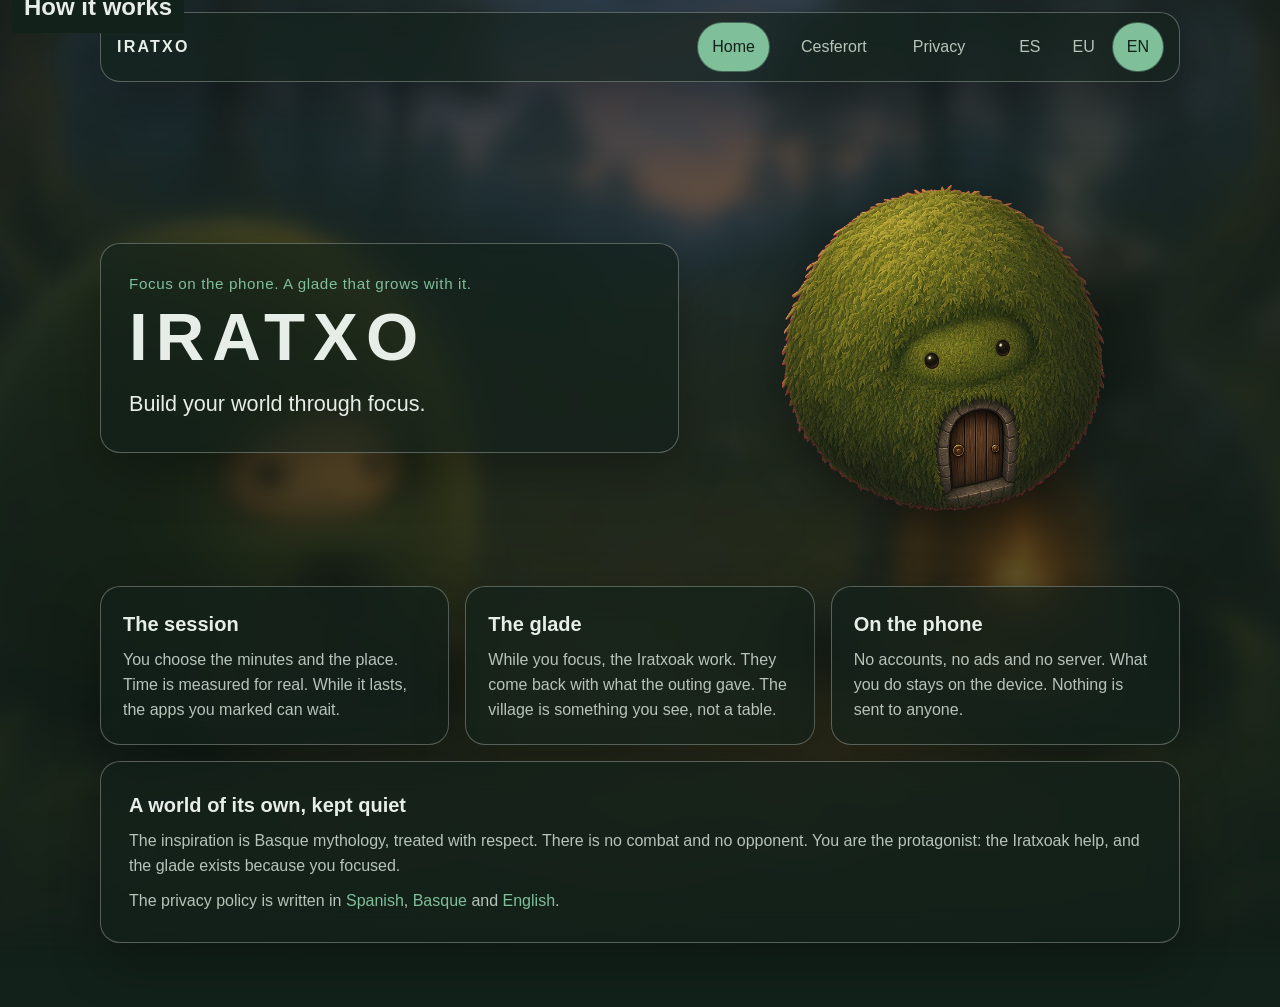
==== en.html @ 452d4cf8 "fix: hover del panel, idioma propio y nombre real El navegador ya no retraduce las páginas por encim" ====
<!DOCTYPE html>
<html lang="en" translate="no">
<head>
  <meta charset="utf-8">
  <meta name="google" content="notranslate">
  <meta name="viewport" content="width=device-width, initial-scale=1">
  <title>IRATXO</title>
  <meta name="description" content="Build your world through focus. IRATXO lives on the phone: no accounts, no ads and no server.">
  <link rel="icon" href="art/mound.png">
  <link rel="stylesheet" href="style.css">
</head>
<body>
  <a class="skip" href="#content">Skip to content</a>
  <header class="bar glass">
    <a class="mark" href="en.html">IRATXO</a>
    <nav class="nav" aria-label="Pages">
      <a href="en.html" aria-current="page">Home</a>
      <a href="about/en.html">Cesferort</a>
      <a href="privacy/en.html">Privacy</a>
      <span class="langs">
        <a href="index.html" lang="es" hreflang="es">ES</a>
        <a href="eu.html" lang="eu" hreflang="eu">EU</a>
        <a href="en.html" lang="en" aria-current="page">EN</a>
      </span>
    </nav>
  </header>
  <main id="content">
    <section class="hero">
      <div class="hero-copy glass">
        <p class="eyebrow">Focus on the phone. A glade that grows with it.</p>
        <h1>IRATXO</h1>
        <p class="lead">Build your world through focus.</p>
      </div>
      <img class="hero-art" src="art/mound.png" alt="An Iratxo: a mound of moss with a wooden door.">
    </section>
    <section class="cards" id="how">
      <h2 class="skip">How it works</h2>
      <article class="glass">
        <h2>The session</h2>
        <p>You choose the minutes and the place. Time is measured for real. While it lasts, the apps you marked can wait.</p>
      </article>
      <article class="glass">
        <h2>The glade</h2>
        <p>While you focus, the Iratxoak work. They come back with what the outing gave. The village is something you see, not a table.</p>
      </article>
      <article class="glass">
        <h2>On the phone</h2>
        <p>No accounts, no ads and no server. What you do stays on the device. Nothing is sent to anyone.</p>
      </article>
    </section>
    <section class="panel glass">
      <h2>A world of its own, kept quiet</h2>
      <p>The inspiration is Basque mythology, treated with respect. There is no combat and no opponent. You are the protagonist: the Iratxoak help, and the glade exists because you focused.</p>
      <p>The privacy policy is written in <a href="privacy/es.html">Spanish</a>, <a href="privacy/eu.html">Basque</a> and <a href="privacy/en.html">English</a>.</p>
    </section>
  </main>
</body>
</html>
---- style.css ----
:root {
  color-scheme: dark;
  --night: #12211a;
  --mist: #e7ede7;
  --muted: #b7c4ba;
  --lichen: #7fbf9a;
  --bark: rgba(142, 150, 144, 0.55);
  --glass: rgba(18, 33, 26, 0.62);
  --glass-strong: rgba(18, 33, 26, 0.78);
  --hearth: #e0a458;
  --radius: 20px;
  --shadow: 0 18px 50px rgba(0, 0, 0, 0.28);
  font-family: "Segoe UI", "Helvetica Neue", sans-serif;
}

* { box-sizing: border-box; }

html { scroll-behavior: smooth; }

body {
  margin: 0;
  min-height: 100vh;
  color: var(--mist);
  background: var(--night);
  line-height: 1.55;
}

body::before {
  content: "";
  position: fixed;
  inset: -24px;
  z-index: -2;
  background:
    linear-gradient(180deg, rgba(18, 33, 26, 0.45), rgba(18, 33, 26, 0.78)),
    url("art/clearing.jpg") center / cover no-repeat;
  filter: blur(10px);
  transform: scale(1.04);
}

.skip {
  position: absolute;
  left: 12px;
  top: -40px;
  padding: 8px 12px;
  background: var(--night);
  color: var(--mist);
  z-index: 5;
}

.skip:focus { top: 12px; }

.bar {
  position: sticky;
  top: 12px;
  z-index: 2;
  display: flex;
  flex-wrap: wrap;
  align-items: center;
  justify-content: space-between;
  gap: 12px 20px;
  width: min(1080px, calc(100% - 32px));
  margin: 12px auto 0;
  padding: 10px 16px;
}

.mark {
  color: var(--mist);
  font-weight: 650;
  letter-spacing: 0.14em;
  text-decoration: none;
}

.nav {
  display: flex;
  flex-wrap: wrap;
  align-items: center;
  gap: 8px 18px;
}

.nav a,
.langs a {
  color: var(--muted);
  text-decoration: none;
  min-height: 48px;
  display: inline-flex;
  align-items: center;
  padding: 0 14px;
  border-radius: 999px;
  background: transparent;
  transition: color 220ms ease, background-color 220ms ease, box-shadow 220ms ease;
}

.nav a:hover,
.langs a:hover {
  color: var(--mist);
  background: rgba(127, 191, 154, 0.16);
}

.nav a[aria-current="page"],
.langs a[aria-current="page"] {
  color: var(--night);
  background: var(--lichen);
  box-shadow: 0 0 0 1px rgba(127, 191, 154, 0.4);
}

.nav a[aria-current="page"]:hover,
.langs a[aria-current="page"]:hover {
  color: var(--night);
  background: #9dcfb4;
}

.langs {
  display: inline-flex;
  gap: 4px;
  padding-left: 8px;
}

main {
  width: min(1080px, calc(100% - 32px));
  margin: 0 auto;
  padding: 28px 0 64px;
}

.hero {
  display: grid;
  grid-template-columns: 1.1fr 0.9fr;
  gap: 28px;
  align-items: center;
  margin-top: 28px;
}

.hero-copy { padding: 28px 28px 32px; }

.eyebrow {
  margin: 0 0 8px;
  color: var(--lichen);
  letter-spacing: 0.04em;
  font-size: 0.95rem;
}

h1 {
  margin: 0;
  font-size: clamp(2.4rem, 6vw, 4.2rem);
  font-weight: 650;
  letter-spacing: 0.12em;
  line-height: 1;
}

.page h1 {
  font-size: clamp(1.8rem, 4vw, 2.4rem);
  letter-spacing: 0;
  margin-bottom: 12px;
}

.lead {
  margin: 16px 0 0;
  font-size: 1.35rem;
  max-width: 28rem;
}

.hero-art {
  width: min(100%, 420px);
  justify-self: center;
  filter: drop-shadow(0 18px 24px rgba(0, 0, 0, 0.35));
  animation: float 7s ease-in-out infinite;
}

.cards {
  display: grid;
  grid-template-columns: repeat(3, 1fr);
  gap: 16px;
  margin-top: 28px;
}

article h2,
.panel h2 {
  margin: 0 0 8px;
  font-size: 1.25rem;
  font-weight: 650;
}

article p,
.panel p,
.panel li { margin: 0; color: var(--muted); }

article p + p,
.panel p + p,
.panel ul { margin-top: 10px; }

.panel { margin-top: 16px; padding: 28px; }

.panel ul { padding-left: 1.2rem; }

.panel a {
  color: var(--lichen);
  text-decoration: none;
  transition: color 220ms ease;
}

.panel a:hover { color: var(--mist); }

footer a {
  color: var(--muted);
  text-decoration: none;
  transition: color 220ms ease;
}

footer a:hover { color: var(--mist); }

footer {
  width: min(1080px, calc(100% - 32px));
  margin: 0 auto 32px;
  color: var(--muted);
  font-size: 0.95rem;
}

.glass {
  background: var(--glass);
  border: 1px solid var(--bark);
  border-radius: var(--radius);
  box-shadow: var(--shadow);
  backdrop-filter: blur(16px);
}

article.glass,
.hero-copy {
  animation: rise 700ms ease both;
}

.cards article:nth-child(2) { animation-delay: 80ms; }
.cards article:nth-child(3) { animation-delay: 160ms; }

article.glass,
.hero-copy,
section.panel {
  transition:
    transform 240ms ease,
    border-color 240ms ease,
    background-color 240ms ease,
    box-shadow 240ms ease;
}

article.glass,
.hero-copy {
  padding: 22px;
}

.hero-copy { padding: 28px 28px 32px; }

article.glass:hover,
.hero-copy:hover,
section.panel:hover {
  transform: translateY(-4px);
  border-color: rgba(127, 191, 154, 0.85);
  background: rgba(28, 48, 38, 0.72);
  box-shadow: 0 22px 48px rgba(0, 0, 0, 0.34);
}

:focus-visible {
  outline: 2px solid var(--lichen);
  outline-offset: 3px;
}

@keyframes float {
  0%, 100% { transform: translateY(0); }
  50% { transform: translateY(-8px); }
}

@keyframes rise {
  from { opacity: 0; transform: translateY(12px); }
  to { opacity: 1; transform: none; }
}

@media (max-width: 800px) {
  .hero,
  .cards { grid-template-columns: 1fr; }
  .bar { top: 0; width: 100%; margin: 0; border-radius: 0; }
}

@media (prefers-reduced-motion: reduce) {
  html { scroll-behavior: auto; }
  .hero-art,
  article.glass,
  .hero-copy { animation: none; }
  article.glass,
  .hero-copy,
  section.panel { transition: border-color 240ms ease, background-color 240ms ease, box-shadow 240ms ease; }
  article.glass:hover,
  .hero-copy:hover,
  section.panel:hover { transform: none; }
}
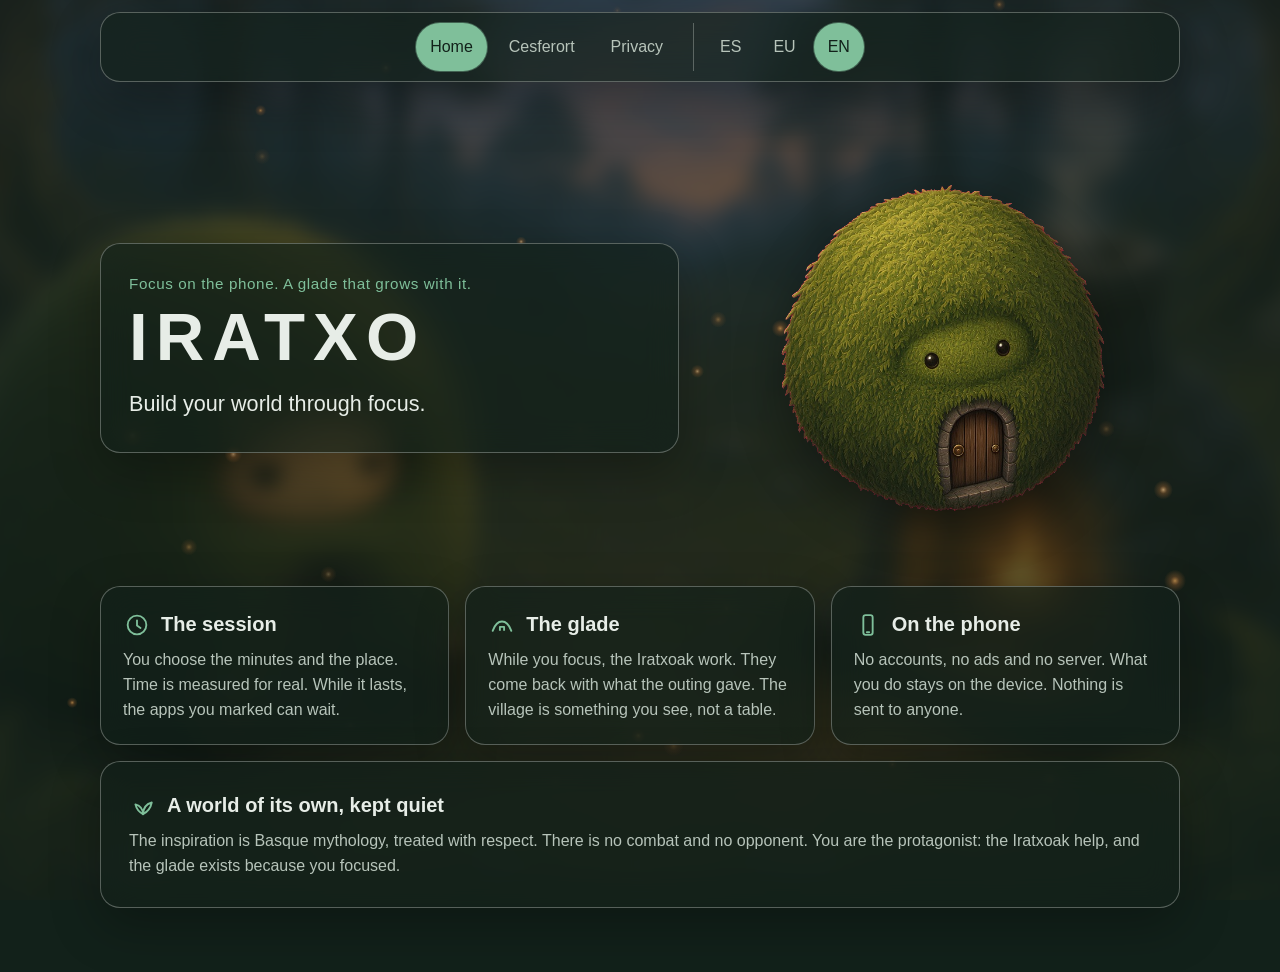
==== commit 8e7e9b06: "feat: ascuas, barra movil y publicacion de la web Las ascuas siguen al cambiar de pagina. La barra c" ====
--- a/en.html
+++ b/en.html
@@ -6,13 +6,21 @@
   <meta name="viewport" content="width=device-width, initial-scale=1">
   <title>IRATXO</title>
   <meta name="description" content="Build your world through focus. IRATXO lives on the phone: no accounts, no ads and no server.">
-  <link rel="icon" href="art/mound.png">
+  <link rel="canonical" href="https://cesferort.github.io/IRATXO-SITE/en.html">
+  <meta property="og:type" content="website">
+  <meta property="og:locale" content="en_GB">
+  <meta property="og:title" content="IRATXO">
+  <meta property="og:description" content="Build your world through focus. IRATXO lives on the phone: no accounts, no ads and no server.">
+  <meta property="og:url" content="https://cesferort.github.io/IRATXO-SITE/en.html">
+  <meta property="og:image" content="https://cesferort.github.io/IRATXO-SITE/art/clearing.jpg">
+  <meta name="twitter:card" content="summary_large_image">
+  <link rel="icon" href="art/favicon.svg">
   <link rel="stylesheet" href="style.css">
 </head>
 <body>
+  <div class="scene" aria-hidden="true"></div>
   <a class="skip" href="#content">Skip to content</a>
   <header class="bar glass">
-    <a class="mark" href="en.html">IRATXO</a>
     <nav class="nav" aria-label="Pages">
       <a href="en.html" aria-current="page">Home</a>
       <a href="about/en.html">Cesferort</a>
@@ -34,25 +42,25 @@
       <img class="hero-art" src="art/mound.png" alt="An Iratxo: a mound of moss with a wooden door.">
     </section>
     <section class="cards" id="how">
-      <h2 class="skip">How it works</h2>
+      <h2 class="visually-hidden">How it works</h2>
       <article class="glass">
-        <h2>The session</h2>
+        <h2><svg viewBox="0 0 24 24" aria-hidden="true"><circle cx="12" cy="12" r="8" fill="none" stroke="currentColor" stroke-width="1.6"/><path d="M12 8v4.5l3 2" fill="none" stroke="currentColor" stroke-width="1.6" stroke-linecap="round"/></svg>The session</h2>
         <p>You choose the minutes and the place. Time is measured for real. While it lasts, the apps you marked can wait.</p>
       </article>
       <article class="glass">
-        <h2>The glade</h2>
+        <h2><svg viewBox="0 0 24 24" aria-hidden="true"><path d="M4 17c2.2-6 4.8-8 8-8s5.8 2 8 8" fill="none" stroke="currentColor" stroke-width="1.6" stroke-linecap="round"/><path d="M10.2 17V13.6h3.6V17" fill="none" stroke="currentColor" stroke-width="1.6" stroke-linejoin="round"/></svg>The glade</h2>
         <p>While you focus, the Iratxoak work. They come back with what the outing gave. The village is something you see, not a table.</p>
       </article>
       <article class="glass">
-        <h2>On the phone</h2>
+        <h2><svg viewBox="0 0 24 24" aria-hidden="true"><rect x="8" y="3.5" width="8" height="17" rx="2" fill="none" stroke="currentColor" stroke-width="1.6"/><path d="M11 18.2h2" stroke="currentColor" stroke-width="1.6" stroke-linecap="round"/></svg>On the phone</h2>
         <p>No accounts, no ads and no server. What you do stays on the device. Nothing is sent to anyone.</p>
       </article>
     </section>
     <section class="panel glass">
-      <h2>A world of its own, kept quiet</h2>
+      <h2><svg viewBox="0 0 24 24" aria-hidden="true"><path d="M12 19c0-6 4.2-9 7.5-10-1 5.2-3.6 8-7.5 10z" fill="none" stroke="currentColor" stroke-width="1.6" stroke-linejoin="round"/><path d="M12 19c0-4.6-3-7.4-6.5-8.4 1 4.4 2.8 6.4 6.5 8.4z" fill="none" stroke="currentColor" stroke-width="1.6" stroke-linejoin="round"/></svg>A world of its own, kept quiet</h2>
       <p>The inspiration is Basque mythology, treated with respect. There is no combat and no opponent. You are the protagonist: the Iratxoak help, and the glade exists because you focused.</p>
-      <p>The privacy policy is written in <a href="privacy/es.html">Spanish</a>, <a href="privacy/eu.html">Basque</a> and <a href="privacy/en.html">English</a>.</p>
     </section>
   </main>
+  <script src="embers.js"></script>
 </body>
 </html>
--- a/style.css
+++ b/style.css
@@ -20,61 +20,83 @@
 body {
   margin: 0;
   min-height: 100vh;
+  padding-top: 12px;
   color: var(--mist);
   background: var(--night);
   line-height: 1.55;
 }
 
-body::before {
+.scene {
+  position: fixed;
+  inset: 0;
+  z-index: -2;
+  overflow: hidden;
+  pointer-events: none;
+}
+
+#embers {
+  position: fixed;
+  inset: 0;
+  z-index: -1;
+  pointer-events: none;
+}
+
+.scene::before {
   content: "";
-  position: fixed;
-  inset: -24px;
-  z-index: -2;
+  position: absolute;
+  inset: -48px;
   background:
     linear-gradient(180deg, rgba(18, 33, 26, 0.45), rgba(18, 33, 26, 0.78)),
     url("art/clearing.jpg") center / cover no-repeat;
   filter: blur(10px);
-  transform: scale(1.04);
 }
 
 .skip {
   position: absolute;
   left: 12px;
-  top: -40px;
+  top: 12px;
   padding: 8px 12px;
   background: var(--night);
   color: var(--mist);
   z-index: 5;
-}
-
-.skip:focus { top: 12px; }
+  transform: translateY(-150%);
+}
+
+.skip:focus { transform: none; }
+
+.visually-hidden {
+  position: absolute;
+  width: 1px;
+  height: 1px;
+  padding: 0;
+  margin: -1px;
+  overflow: hidden;
+  clip: rect(0, 0, 0, 0);
+  white-space: nowrap;
+  border: 0;
+}
 
 .bar {
   position: sticky;
-  top: 12px;
+  top: 0;
   z-index: 2;
   display: flex;
   flex-wrap: wrap;
   align-items: center;
-  justify-content: space-between;
+  justify-content: center;
   gap: 12px 20px;
   width: min(1080px, calc(100% - 32px));
-  margin: 12px auto 0;
+  margin: 0 auto;
   padding: 10px 16px;
-}
-
-.mark {
-  color: var(--mist);
-  font-weight: 650;
-  letter-spacing: 0.14em;
-  text-decoration: none;
 }
 
 .nav {
   display: flex;
   flex-wrap: wrap;
   align-items: center;
-  gap: 8px 18px;
+  justify-content: center;
+  gap: 4px 8px;
+  width: 100%;
 }
 
 .nav a,
@@ -112,7 +134,9 @@
 .langs {
   display: inline-flex;
   gap: 4px;
-  padding-left: 8px;
+  margin-left: 8px;
+  padding-left: 12px;
+  border-left: 1px solid var(--bark);
 }
 
 main {
@@ -174,11 +198,21 @@
 
 article h2,
 .panel h2 {
+  display: flex;
+  align-items: center;
+  gap: 10px;
   margin: 0 0 8px;
   font-size: 1.25rem;
   font-weight: 650;
 }
 
+h2 svg {
+  width: 28px;
+  height: 28px;
+  flex: none;
+  color: var(--lichen);
+}
+
 article p,
 .panel p,
 .panel li { margin: 0; color: var(--muted); }
@@ -188,6 +222,34 @@
 .panel ul { margin-top: 10px; }
 
 .panel { margin-top: 16px; padding: 28px; }
+
+article.page {
+  padding: 36px 40px 48px;
+}
+
+article.page h1 { margin-bottom: 8px; }
+
+article.page .updated {
+  margin: 0 0 28px;
+  color: var(--lichen);
+  letter-spacing: 0.03em;
+  font-size: 0.95rem;
+}
+
+article.page h2 {
+  display: block;
+  margin-top: 36px;
+}
+
+article.page p + p,
+article.page ul { margin-top: 16px; }
+
+article.page ul {
+  display: grid;
+  gap: 12px;
+}
+
+article.page li { margin: 0; }
 
 .panel ul { padding-left: 1.2rem; }
 
@@ -230,7 +292,7 @@
 .cards article:nth-child(2) { animation-delay: 80ms; }
 .cards article:nth-child(3) { animation-delay: 160ms; }
 
-article.glass,
+.cards article.glass,
 .hero-copy,
 section.panel {
   transition:
@@ -247,7 +309,7 @@
 
 .hero-copy { padding: 28px 28px 32px; }
 
-article.glass:hover,
+.cards article.glass:hover,
 .hero-copy:hover,
 section.panel:hover {
   transform: translateY(-4px);
@@ -274,7 +336,17 @@
 @media (max-width: 800px) {
   .hero,
   .cards { grid-template-columns: 1fr; }
-  .bar { top: 0; width: 100%; margin: 0; border-radius: 0; }
+  body { padding-top: 0; }
+  .bar { top: 0; width: 100%; margin: 0; border-radius: 0; padding: 6px 8px 8px; }
+  .nav > a { padding: 0 10px; }
+  .langs {
+    flex-basis: 100%;
+    justify-content: center;
+    margin: 0;
+    padding: 2px 0 0;
+    border-left: 0;
+  }
+  article.page { padding: 24px 20px 36px; }
 }
 
 @media (prefers-reduced-motion: reduce) {
@@ -282,10 +354,10 @@
   .hero-art,
   article.glass,
   .hero-copy { animation: none; }
-  article.glass,
+  .cards article.glass,
   .hero-copy,
   section.panel { transition: border-color 240ms ease, background-color 240ms ease, box-shadow 240ms ease; }
-  article.glass:hover,
+  .cards article.glass:hover,
   .hero-copy:hover,
   section.panel:hover { transform: none; }
 }
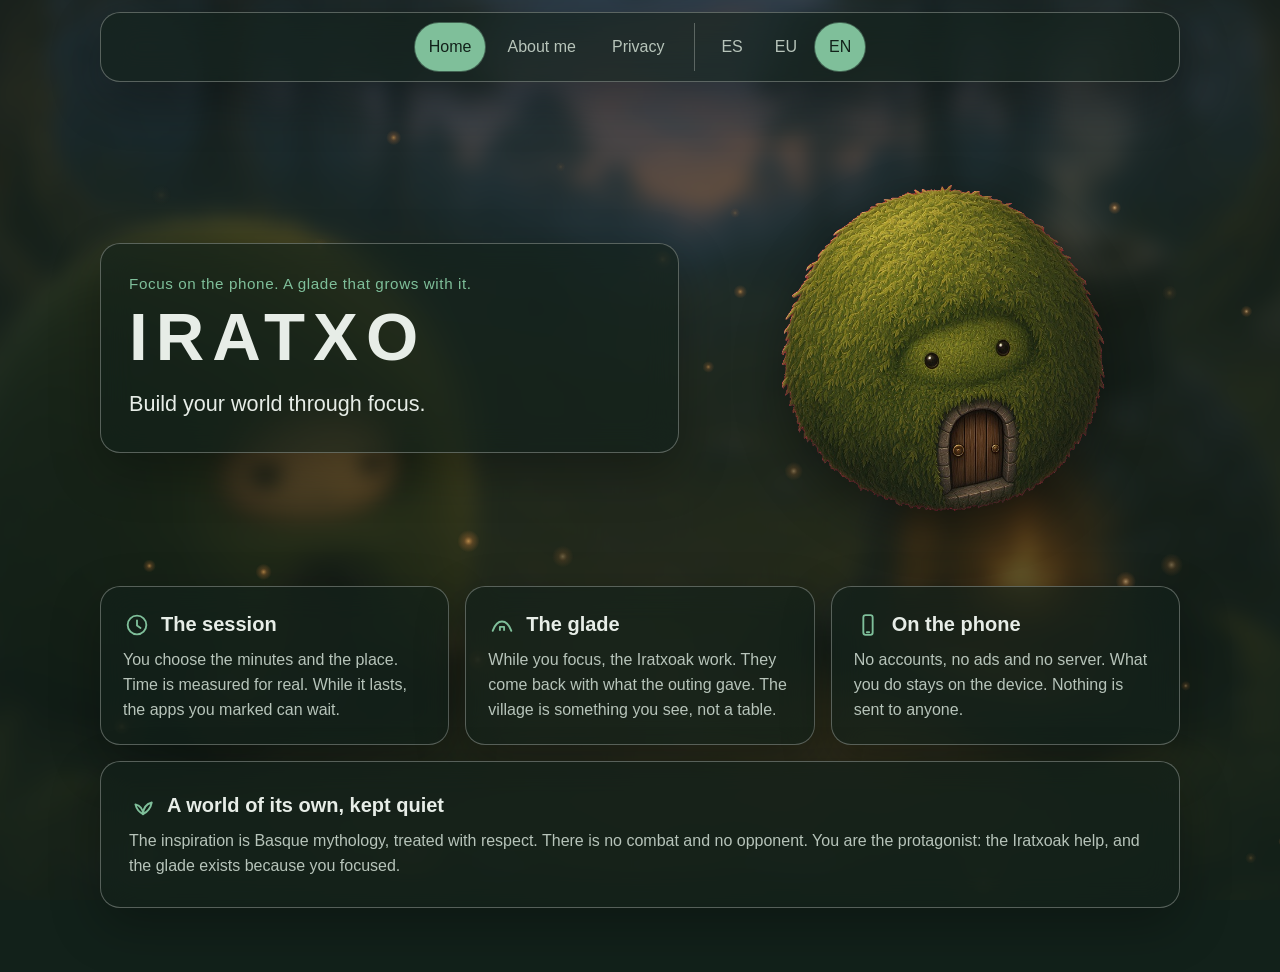
==== commit 909b6d91: "feat: la ficha personal habla en primera persona La seccion pasa a llamarse Sobre mi, About me y Nir" ====
--- a/en.html
+++ b/en.html
@@ -23,7 +23,7 @@
   <header class="bar glass">
     <nav class="nav" aria-label="Pages">
       <a href="en.html" aria-current="page">Home</a>
-      <a href="about/en.html">Cesferort</a>
+      <a href="about/en.html">About me</a>
       <a href="privacy/en.html">Privacy</a>
       <span class="langs">
         <a href="index.html" lang="es" hreflang="es">ES</a>
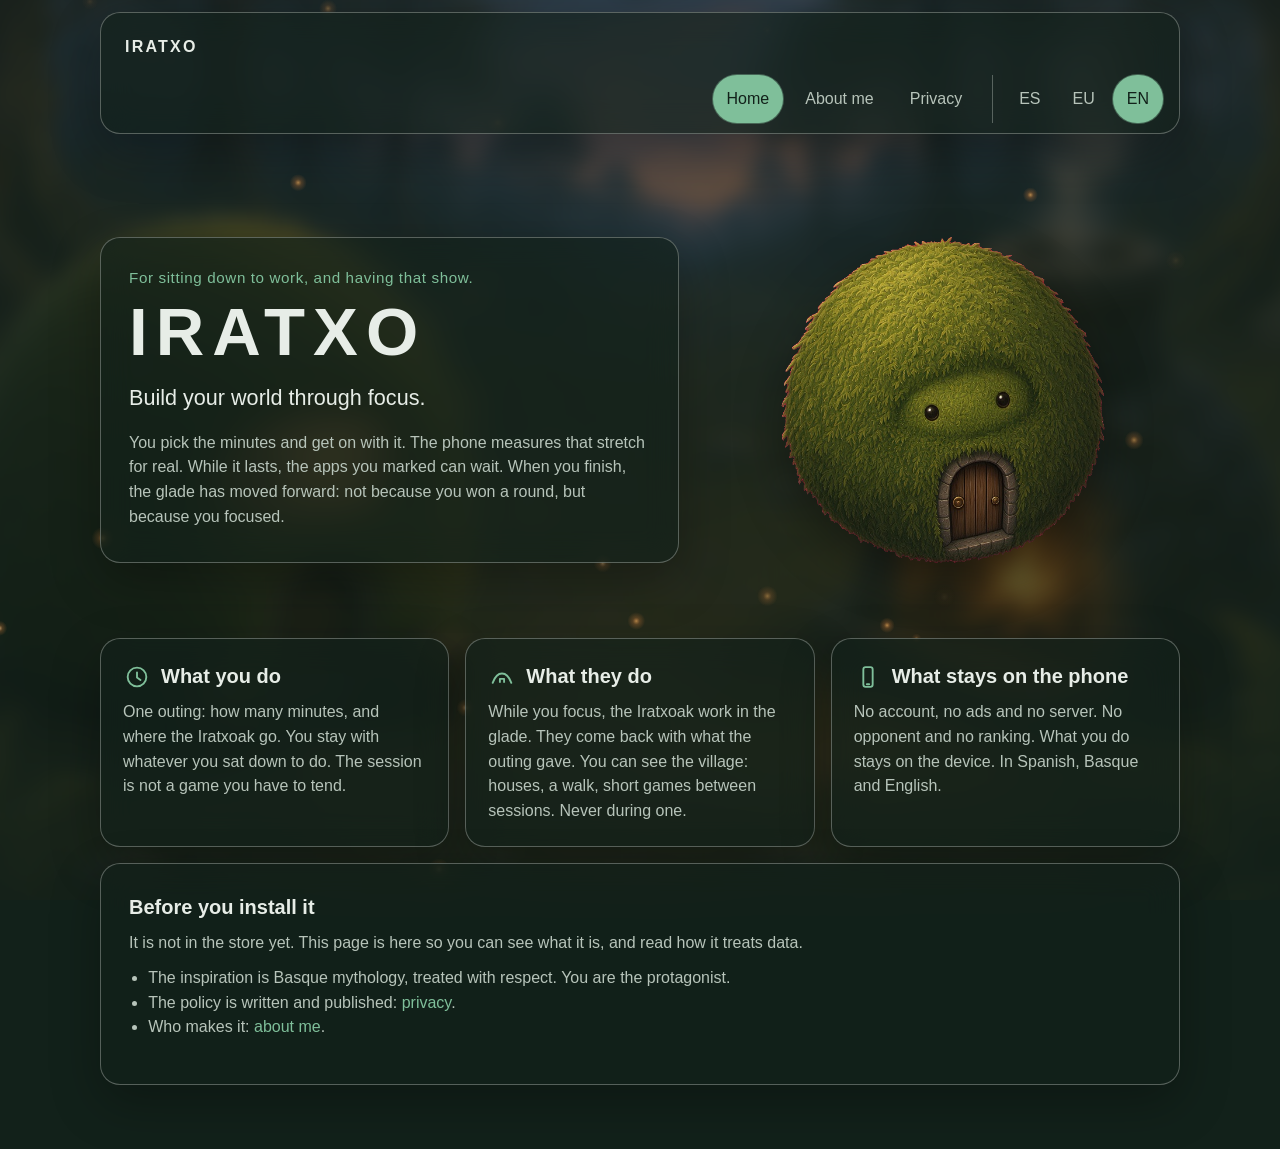
==== commit 9853ae15: "feat: reescribe la portada y el sobre mí En el móvil la barra se abre con un menú, y el texto cuenta" ====
--- a/en.html
+++ b/en.html
@@ -5,12 +5,12 @@
   <meta name="google" content="notranslate">
   <meta name="viewport" content="width=device-width, initial-scale=1">
   <title>IRATXO</title>
-  <meta name="description" content="Build your world through focus. IRATXO lives on the phone: no accounts, no ads and no server.">
+  <meta name="description" content="You pick the minutes and focus. IRATXO measures that time on the phone, and the glade moves forward with it. No account, no ads and no server.">
   <link rel="canonical" href="https://cesferort.github.io/IRATXO-SITE/en.html">
   <meta property="og:type" content="website">
   <meta property="og:locale" content="en_GB">
   <meta property="og:title" content="IRATXO">
-  <meta property="og:description" content="Build your world through focus. IRATXO lives on the phone: no accounts, no ads and no server.">
+  <meta property="og:description" content="You pick the minutes and focus. IRATXO measures that time on the phone, and the glade moves forward with it. No account, no ads and no server.">
   <meta property="og:url" content="https://cesferort.github.io/IRATXO-SITE/en.html">
   <meta property="og:image" content="https://cesferort.github.io/IRATXO-SITE/art/clearing.jpg">
   <meta name="twitter:card" content="summary_large_image">
@@ -21,6 +21,9 @@
   <div class="scene" aria-hidden="true"></div>
   <a class="skip" href="#content">Skip to content</a>
   <header class="bar glass">
+    <a class="mark" href="en.html">IRATXO</a>
+    <input class="menu-check" id="menu-check" type="checkbox">
+    <label class="menu-toggle" for="menu-check"><span class="visually-hidden">Menu</span><span class="burger" aria-hidden="true"></span></label>
     <nav class="nav" aria-label="Pages">
       <a href="en.html" aria-current="page">Home</a>
       <a href="about/en.html">About me</a>
@@ -35,30 +38,36 @@
   <main id="content">
     <section class="hero">
       <div class="hero-copy glass">
-        <p class="eyebrow">Focus on the phone. A glade that grows with it.</p>
+        <p class="eyebrow">For sitting down to work, and having that show.</p>
         <h1>IRATXO</h1>
         <p class="lead">Build your world through focus.</p>
+        <p class="plain">You pick the minutes and get on with it. The phone measures that stretch for real. While it lasts, the apps you marked can wait. When you finish, the glade has moved forward: not because you won a round, but because you focused.</p>
       </div>
       <img class="hero-art" src="art/mound.png" alt="An Iratxo: a mound of moss with a wooden door.">
     </section>
     <section class="cards" id="how">
       <h2 class="visually-hidden">How it works</h2>
       <article class="glass">
-        <h2><svg viewBox="0 0 24 24" aria-hidden="true"><circle cx="12" cy="12" r="8" fill="none" stroke="currentColor" stroke-width="1.6"/><path d="M12 8v4.5l3 2" fill="none" stroke="currentColor" stroke-width="1.6" stroke-linecap="round"/></svg>The session</h2>
-        <p>You choose the minutes and the place. Time is measured for real. While it lasts, the apps you marked can wait.</p>
+        <h2><svg viewBox="0 0 24 24" aria-hidden="true"><circle cx="12" cy="12" r="8" fill="none" stroke="currentColor" stroke-width="1.6"/><path d="M12 8v4.5l3 2" fill="none" stroke="currentColor" stroke-width="1.6" stroke-linecap="round"/></svg>What you do</h2>
+        <p>One outing: how many minutes, and where the Iratxoak go. You stay with whatever you sat down to do. The session is not a game you have to tend.</p>
       </article>
       <article class="glass">
-        <h2><svg viewBox="0 0 24 24" aria-hidden="true"><path d="M4 17c2.2-6 4.8-8 8-8s5.8 2 8 8" fill="none" stroke="currentColor" stroke-width="1.6" stroke-linecap="round"/><path d="M10.2 17V13.6h3.6V17" fill="none" stroke="currentColor" stroke-width="1.6" stroke-linejoin="round"/></svg>The glade</h2>
-        <p>While you focus, the Iratxoak work. They come back with what the outing gave. The village is something you see, not a table.</p>
+        <h2><svg viewBox="0 0 24 24" aria-hidden="true"><path d="M4 17c2.2-6 4.8-8 8-8s5.8 2 8 8" fill="none" stroke="currentColor" stroke-width="1.6" stroke-linecap="round"/><path d="M10.2 17V13.6h3.6V17" fill="none" stroke="currentColor" stroke-width="1.6" stroke-linejoin="round"/></svg>What they do</h2>
+        <p>While you focus, the Iratxoak work in the glade. They come back with what the outing gave. You can see the village: houses, a walk, short games between sessions. Never during one.</p>
       </article>
       <article class="glass">
-        <h2><svg viewBox="0 0 24 24" aria-hidden="true"><rect x="8" y="3.5" width="8" height="17" rx="2" fill="none" stroke="currentColor" stroke-width="1.6"/><path d="M11 18.2h2" stroke="currentColor" stroke-width="1.6" stroke-linecap="round"/></svg>On the phone</h2>
-        <p>No accounts, no ads and no server. What you do stays on the device. Nothing is sent to anyone.</p>
+        <h2><svg viewBox="0 0 24 24" aria-hidden="true"><rect x="8" y="3.5" width="8" height="17" rx="2" fill="none" stroke="currentColor" stroke-width="1.6"/><path d="M11 18.2h2" stroke="currentColor" stroke-width="1.6" stroke-linecap="round"/></svg>What stays on the phone</h2>
+        <p>No account, no ads and no server. No opponent and no ranking. What you do stays on the device. In Spanish, Basque and English.</p>
       </article>
     </section>
     <section class="panel glass">
-      <h2><svg viewBox="0 0 24 24" aria-hidden="true"><path d="M12 19c0-6 4.2-9 7.5-10-1 5.2-3.6 8-7.5 10z" fill="none" stroke="currentColor" stroke-width="1.6" stroke-linejoin="round"/><path d="M12 19c0-4.6-3-7.4-6.5-8.4 1 4.4 2.8 6.4 6.5 8.4z" fill="none" stroke="currentColor" stroke-width="1.6" stroke-linejoin="round"/></svg>A world of its own, kept quiet</h2>
-      <p>The inspiration is Basque mythology, treated with respect. There is no combat and no opponent. You are the protagonist: the Iratxoak help, and the glade exists because you focused.</p>
+      <h2>Before you install it</h2>
+      <p>It is not in the store yet. This page is here so you can see what it is, and read how it treats data.</p>
+      <ul>
+        <li>The inspiration is Basque mythology, treated with respect. You are the protagonist.</li>
+        <li>The policy is written and published: <a href="privacy/en.html">privacy</a>.</li>
+        <li>Who makes it: <a href="about/en.html">about me</a>.</li>
+      </ul>
     </section>
   </main>
   <script src="embers.js"></script>
--- a/style.css
+++ b/style.css
@@ -83,18 +83,71 @@
   display: flex;
   flex-wrap: wrap;
   align-items: center;
-  justify-content: center;
-  gap: 12px 20px;
+  justify-content: flex-end;
+  gap: 4px 8px;
   width: min(1080px, calc(100% - 32px));
   margin: 0 auto;
   padding: 10px 16px;
 }
 
+.mark {
+  margin-right: auto;
+  color: var(--mist);
+  text-decoration: none;
+  font-weight: 650;
+  letter-spacing: 0.14em;
+  min-height: 48px;
+  display: inline-flex;
+  align-items: center;
+  padding: 0 8px;
+}
+
+.menu-check {
+  position: absolute;
+  width: 1px;
+  height: 1px;
+  padding: 0;
+  margin: -1px;
+  overflow: hidden;
+  clip: rect(0, 0, 0, 0);
+  white-space: nowrap;
+  border: 0;
+}
+
+.menu-toggle {
+  display: none;
+}
+
+@media (min-width: 801px) {
+  .menu-check { display: none; }
+}
+
+.burger {
+  position: relative;
+  display: block;
+  width: 18px;
+  height: 2px;
+  background: var(--mist);
+}
+
+.burger::before,
+.burger::after {
+  content: "";
+  position: absolute;
+  left: 0;
+  width: 18px;
+  height: 2px;
+  background: var(--mist);
+}
+
+.burger::before { top: -6px; }
+.burger::after { top: 6px; }
+
 .nav {
   display: flex;
   flex-wrap: wrap;
   align-items: center;
-  justify-content: center;
+  justify-content: flex-end;
   gap: 4px 8px;
   width: 100%;
 }
@@ -180,6 +233,12 @@
   margin: 16px 0 0;
   font-size: 1.35rem;
   max-width: 28rem;
+}
+
+.plain {
+  margin: 16px 0 0;
+  max-width: 38rem;
+  color: var(--muted);
 }
 
 .hero-art {
@@ -337,14 +396,40 @@
   .hero,
   .cards { grid-template-columns: 1fr; }
   body { padding-top: 0; }
-  .bar { top: 0; width: 100%; margin: 0; border-radius: 0; padding: 6px 8px 8px; }
-  .nav > a { padding: 0 10px; }
+  .bar { top: 0; width: 100%; margin: 0; border-radius: 0; padding: 6px 8px; }
+  .menu-toggle {
+    display: inline-flex;
+    align-items: center;
+    justify-content: center;
+    width: 48px;
+    height: 48px;
+    margin-left: 8px;
+    border-radius: 999px;
+    cursor: pointer;
+  }
+  .nav {
+    display: none;
+    flex-basis: 100%;
+    flex-direction: column;
+    align-items: stretch;
+    padding: 4px 0 8px;
+  }
+  .menu-check:checked ~ .nav { display: flex; }
+  .menu-check:focus-visible + .menu-toggle {
+    outline: 2px solid var(--lichen);
+    outline-offset: 3px;
+  }
+  .menu-check:checked + .menu-toggle .burger { background: transparent; }
+  .menu-check:checked + .menu-toggle .burger::before { top: 0; transform: rotate(45deg); }
+  .menu-check:checked + .menu-toggle .burger::after { top: 0; transform: rotate(-45deg); }
   .langs {
-    flex-basis: 100%;
-    justify-content: center;
-    margin: 0;
-    padding: 2px 0 0;
+    flex-basis: auto;
+    justify-content: flex-start;
+    width: 100%;
+    margin: 4px 0 0;
+    padding: 8px 0 0;
     border-left: 0;
+    border-top: 1px solid var(--bark);
   }
   article.page { padding: 24px 20px 36px; }
 }
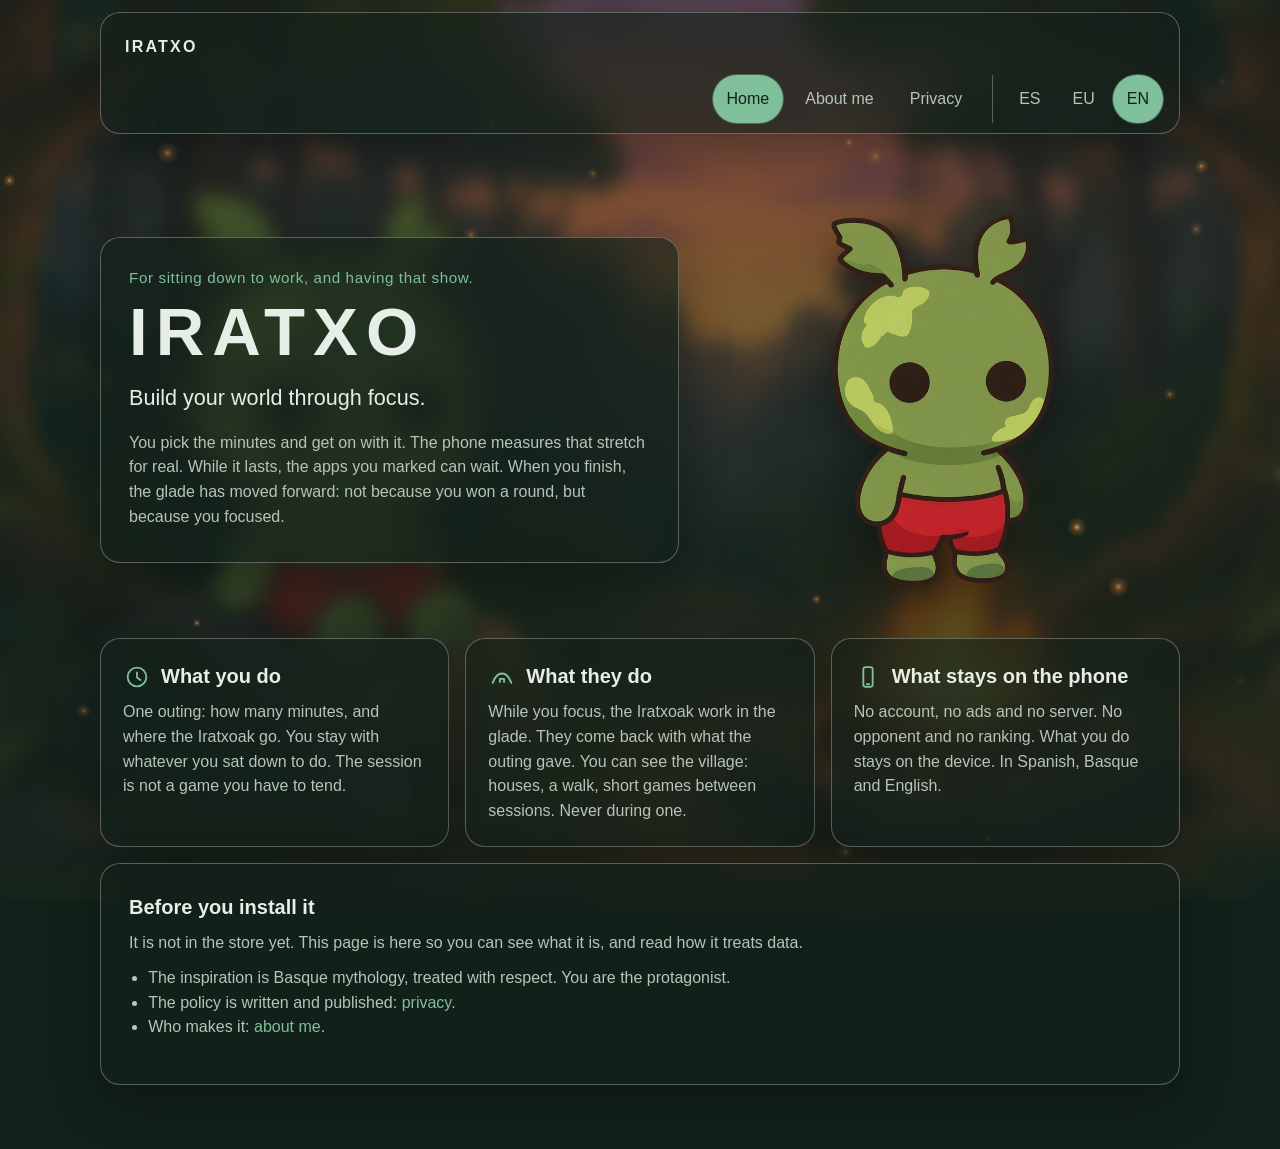
==== commit 56b0ff63: "feat: replace the Iratxo on the public site Same character as the app, without a door on its body." ====
--- a/en.html
+++ b/en.html
@@ -43,7 +43,7 @@
         <p class="lead">Build your world through focus.</p>
         <p class="plain">You pick the minutes and get on with it. The phone measures that stretch for real. While it lasts, the apps you marked can wait. When you finish, the glade has moved forward: not because you won a round, but because you focused.</p>
       </div>
-      <img class="hero-art" src="art/mound.png" alt="An Iratxo: a mound of moss with a wooden door.">
+      <img class="hero-art" src="art/mound.png" alt="An Iratxo: a small green creature in red trousers.">
     </section>
     <section class="cards" id="how">
       <h2 class="visually-hidden">How it works</h2>
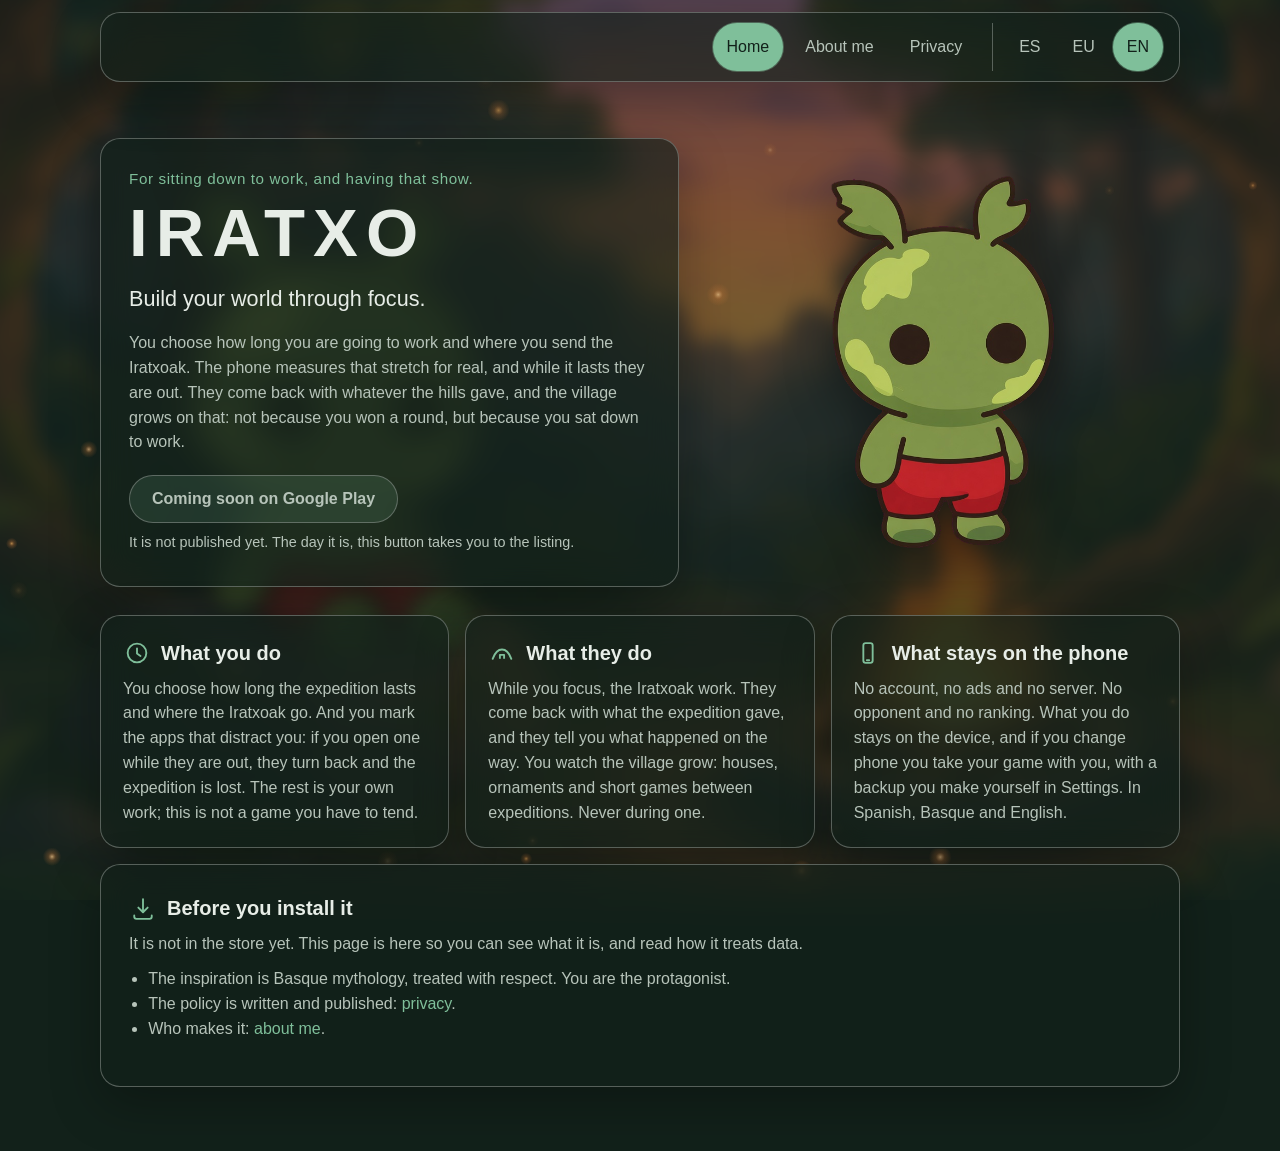
==== commit 31d61aa3: "feat: la web de IRATXO La presentación pública del proyecto, en español, euskera e inglés: qué es la" ====
--- a/en.html
+++ b/en.html
@@ -5,14 +5,17 @@
   <meta name="google" content="notranslate">
   <meta name="viewport" content="width=device-width, initial-scale=1">
   <title>IRATXO</title>
-  <meta name="description" content="You pick the minutes and focus. IRATXO measures that time on the phone, and the glade moves forward with it. No account, no ads and no server.">
+  <meta name="description" content="You choose how long you will work and send the Iratxoak out on an expedition. IRATXO measures that stretch on the phone, and the village grows with it. No account, no ads and no server.">
   <link rel="canonical" href="https://cesferort.github.io/IRATXO-SITE/en.html">
   <meta property="og:type" content="website">
   <meta property="og:locale" content="en_GB">
   <meta property="og:title" content="IRATXO">
-  <meta property="og:description" content="You pick the minutes and focus. IRATXO measures that time on the phone, and the glade moves forward with it. No account, no ads and no server.">
+  <meta property="og:description" content="You choose how long you will work and send the Iratxoak out on an expedition. IRATXO measures that stretch on the phone, and the village grows with it. No account, no ads and no server.">
   <meta property="og:url" content="https://cesferort.github.io/IRATXO-SITE/en.html">
-  <meta property="og:image" content="https://cesferort.github.io/IRATXO-SITE/art/clearing.jpg">
+  <meta property="og:image" content="https://cesferort.github.io/IRATXO-SITE/art/share-2026-11.jpg">
+  <meta property="og:image:width" content="1200">
+  <meta property="og:image:height" content="630">
+  <meta property="og:image:alt" content="Dos Iratxos junto a una hoguera, en el bosque.">
   <meta name="twitter:card" content="summary_large_image">
   <link rel="icon" href="art/favicon.svg">
   <link rel="stylesheet" href="style.css">
@@ -21,7 +24,6 @@
   <div class="scene" aria-hidden="true"></div>
   <a class="skip" href="#content">Skip to content</a>
   <header class="bar glass">
-    <a class="mark" href="en.html">IRATXO</a>
     <input class="menu-check" id="menu-check" type="checkbox">
     <label class="menu-toggle" for="menu-check"><span class="visually-hidden">Menu</span><span class="burger" aria-hidden="true"></span></label>
     <nav class="nav" aria-label="Pages">
@@ -41,7 +43,13 @@
         <p class="eyebrow">For sitting down to work, and having that show.</p>
         <h1>IRATXO</h1>
         <p class="lead">Build your world through focus.</p>
-        <p class="plain">You pick the minutes and get on with it. The phone measures that stretch for real. While it lasts, the apps you marked can wait. When you finish, the glade has moved forward: not because you won a round, but because you focused.</p>
+        <p class="plain">You choose how long you are going to work and where you send the Iratxoak. The phone measures that stretch for real, and while it lasts they are out. They come back with whatever the hills gave, and the village grows on that: not because you won a round, but because you sat down to work.</p>
+        <p class="store">
+          <span class="cta cta-soon">Coming soon on Google Play</span>
+          <!-- Once the app is published, this link replaces the span above:
+               <a class="cta" href="https://play.google.com/store/apps/details?id=io.github.cesferort.iratxo">Get it on Google Play</a> -->
+        </p>
+        <p class="store-note">It is not published yet. The day it is, this button takes you to the listing.</p>
       </div>
       <img class="hero-art" src="art/mound.png" alt="An Iratxo: a small green creature in red trousers.">
     </section>
@@ -49,19 +57,19 @@
       <h2 class="visually-hidden">How it works</h2>
       <article class="glass">
         <h2><svg viewBox="0 0 24 24" aria-hidden="true"><circle cx="12" cy="12" r="8" fill="none" stroke="currentColor" stroke-width="1.6"/><path d="M12 8v4.5l3 2" fill="none" stroke="currentColor" stroke-width="1.6" stroke-linecap="round"/></svg>What you do</h2>
-        <p>One outing: how many minutes, and where the Iratxoak go. You stay with whatever you sat down to do. The session is not a game you have to tend.</p>
+        <p>You choose how long the expedition lasts and where the Iratxoak go. And you mark the apps that distract you: if you open one while they are out, they turn back and the expedition is lost. The rest is your own work; this is not a game you have to tend.</p>
       </article>
       <article class="glass">
         <h2><svg viewBox="0 0 24 24" aria-hidden="true"><path d="M4 17c2.2-6 4.8-8 8-8s5.8 2 8 8" fill="none" stroke="currentColor" stroke-width="1.6" stroke-linecap="round"/><path d="M10.2 17V13.6h3.6V17" fill="none" stroke="currentColor" stroke-width="1.6" stroke-linejoin="round"/></svg>What they do</h2>
-        <p>While you focus, the Iratxoak work in the glade. They come back with what the outing gave. You can see the village: houses, a walk, short games between sessions. Never during one.</p>
+        <p>While you focus, the Iratxoak work. They come back with what the expedition gave, and they tell you what happened on the way. You watch the village grow: houses, ornaments and short games between expeditions. Never during one.</p>
       </article>
       <article class="glass">
         <h2><svg viewBox="0 0 24 24" aria-hidden="true"><rect x="8" y="3.5" width="8" height="17" rx="2" fill="none" stroke="currentColor" stroke-width="1.6"/><path d="M11 18.2h2" stroke="currentColor" stroke-width="1.6" stroke-linecap="round"/></svg>What stays on the phone</h2>
-        <p>No account, no ads and no server. No opponent and no ranking. What you do stays on the device. In Spanish, Basque and English.</p>
+        <p>No account, no ads and no server. No opponent and no ranking. What you do stays on the device, and if you change phone you take your game with you, with a backup you make yourself in Settings. In Spanish, Basque and English.</p>
       </article>
     </section>
     <section class="panel glass">
-      <h2>Before you install it</h2>
+      <h2><svg viewBox="0 0 24 24" aria-hidden="true"><path d="M12 3.5v11" fill="none" stroke="currentColor" stroke-width="1.6" stroke-linecap="round"/><path d="M8 10.8 12 14.8l4-4" fill="none" stroke="currentColor" stroke-width="1.6" stroke-linecap="round" stroke-linejoin="round"/><path d="M4.5 17.5v1.2a1.8 1.8 0 0 0 1.8 1.8h11.4a1.8 1.8 0 0 0 1.8-1.8v-1.2" fill="none" stroke="currentColor" stroke-width="1.6" stroke-linecap="round"/></svg>Before you install it</h2>
       <p>It is not in the store yet. This page is here so you can see what it is, and read how it treats data.</p>
       <ul>
         <li>The inspiration is Basque mythology, treated with respect. You are the protagonist.</li>
--- a/style.css
+++ b/style.css
@@ -76,6 +76,7 @@
   border: 0;
 }
 
+/* Barra fija, en una sola línea y alineada a la derecha. */
 .bar {
   position: sticky;
   top: 0;
@@ -88,18 +89,6 @@
   width: min(1080px, calc(100% - 32px));
   margin: 0 auto;
   padding: 10px 16px;
-}
-
-.mark {
-  margin-right: auto;
-  color: var(--mist);
-  text-decoration: none;
-  font-weight: 650;
-  letter-spacing: 0.14em;
-  min-height: 48px;
-  display: inline-flex;
-  align-items: center;
-  padding: 0 8px;
 }
 
 .menu-check {
@@ -149,7 +138,6 @@
   align-items: center;
   justify-content: flex-end;
   gap: 4px 8px;
-  width: 100%;
 }
 
 .nav a,
@@ -351,11 +339,10 @@
 .cards article:nth-child(2) { animation-delay: 80ms; }
 .cards article:nth-child(3) { animation-delay: 160ms; }
 
-.cards article.glass,
-.hero-copy,
-section.panel {
+/* Las cajas no se mueven al pasar por encima: ninguna lleva a ningún sitio, y moverse
+   prometería que se puede pulsar. Sólo cambia la luz. */
+.glass {
   transition:
-    transform 240ms ease,
     border-color 240ms ease,
     background-color 240ms ease,
     box-shadow 240ms ease;
@@ -368,13 +355,44 @@
 
 .hero-copy { padding: 28px 28px 32px; }
 
-.cards article.glass:hover,
-.hero-copy:hover,
-section.panel:hover {
-  transform: translateY(-4px);
+main .glass:hover {
   border-color: rgba(127, 191, 154, 0.85);
   background: rgba(28, 48, 38, 0.72);
   box-shadow: 0 22px 48px rgba(0, 0, 0, 0.34);
+}
+
+/* Botón de la tienda. `.cta-soon` es el mismo botón apagado, mientras la app no esté publicada. */
+.store { margin: 20px 0 0; }
+
+.cta {
+  display: inline-flex;
+  align-items: center;
+  justify-content: center;
+  min-height: 48px;
+  padding: 0 22px;
+  border-radius: 999px;
+  background: var(--lichen);
+  color: var(--night);
+  font-weight: 650;
+  text-decoration: none;
+  border: 1px solid transparent;
+  transition: background-color 220ms ease, box-shadow 220ms ease;
+}
+
+.cta:hover { background: #9dcfb4; }
+
+.cta-soon {
+  background: rgba(127, 191, 154, 0.14);
+  border-color: var(--bark);
+  color: var(--muted);
+  font-weight: 600;
+  cursor: default;
+}
+
+.store-note {
+  margin: 8px 0 0;
+  color: var(--muted);
+  font-size: 0.9rem;
 }
 
 :focus-visible {
@@ -403,7 +421,7 @@
     justify-content: center;
     width: 48px;
     height: 48px;
-    margin-left: 8px;
+    margin-left: auto;
     border-radius: 999px;
     cursor: pointer;
   }
@@ -439,10 +457,4 @@
   .hero-art,
   article.glass,
   .hero-copy { animation: none; }
-  .cards article.glass,
-  .hero-copy,
-  section.panel { transition: border-color 240ms ease, background-color 240ms ease, box-shadow 240ms ease; }
-  .cards article.glass:hover,
-  .hero-copy:hover,
-  section.panel:hover { transform: none; }
-}
+  }
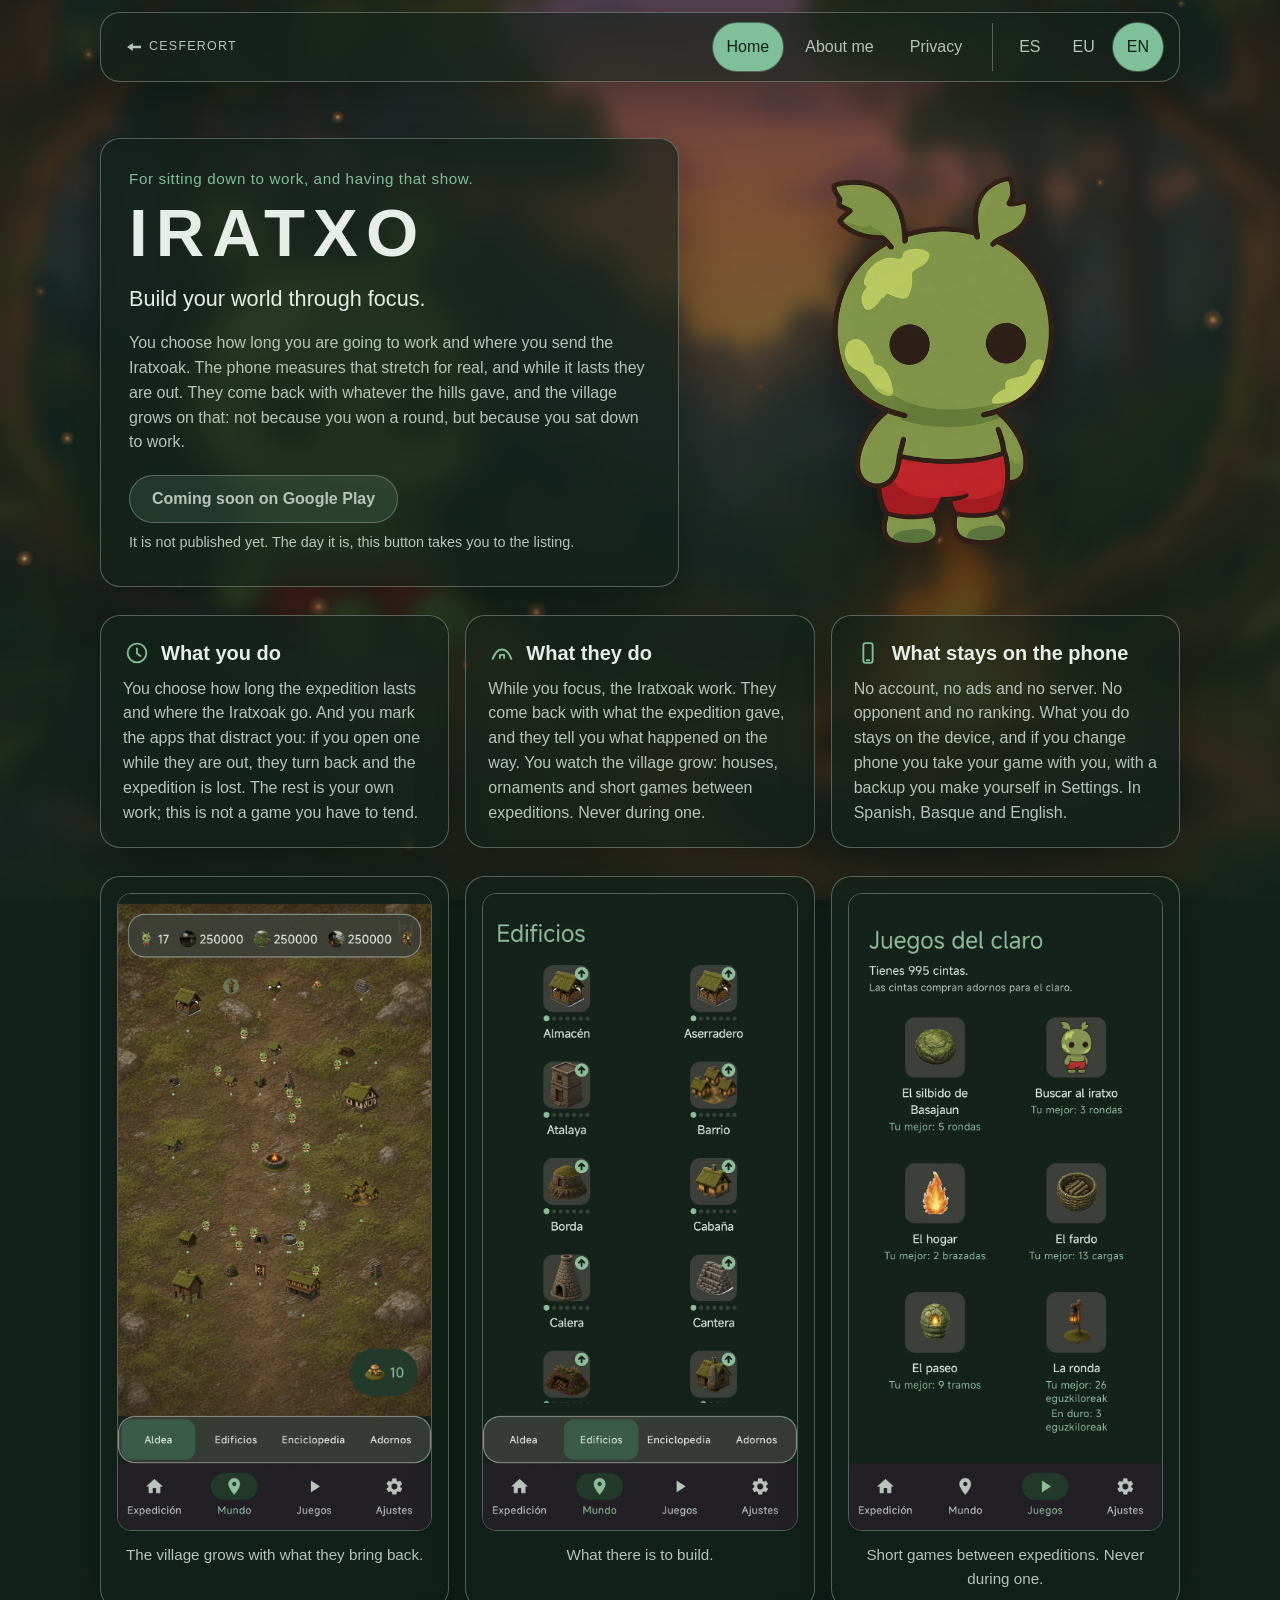
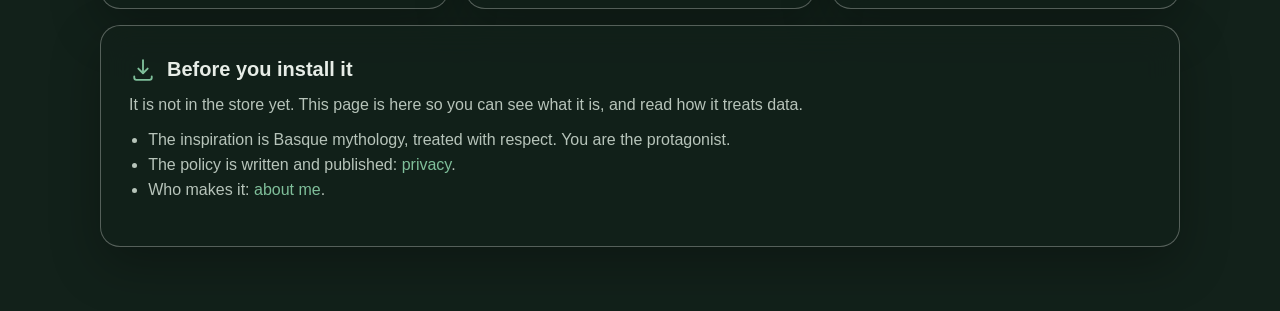
==== commit 16a9b8dc: "Enseñar la app, y enlazar el sitio que reúne los proyectos Tres capturas reales, hechas desde el móv" ====
--- a/en.html
+++ b/en.html
@@ -24,6 +24,9 @@
   <div class="scene" aria-hidden="true"></div>
   <a class="skip" href="#content">Skip to content</a>
   <header class="bar glass">
+    <a class="home" href="https://cesferort.github.io/" target="_blank" rel="noopener">
+      <span class="home-arrow" aria-hidden="true"></span>Cesferort
+    </a>
     <input class="menu-check" id="menu-check" type="checkbox">
     <label class="menu-toggle" for="menu-check"><span class="visually-hidden">Menu</span><span class="burger" aria-hidden="true"></span></label>
     <nav class="nav" aria-label="Pages">
@@ -68,6 +71,20 @@
         <p>No account, no ads and no server. No opponent and no ranking. What you do stays on the device, and if you change phone you take your game with you, with a backup you make yourself in Settings. In Spanish, Basque and English.</p>
       </article>
     </section>
+    <section class="shots" aria-label="Screenshots">
+      <figure class="glass">
+        <img src="art/shots/aldea.webp" width="840" height="1699" loading="lazy" alt="IRATXO's village, with houses, Iratxos and the fire in the middle.">
+        <figcaption>The village grows with what they bring back.</figcaption>
+      </figure>
+      <figure class="glass">
+        <img src="art/shots/edificios.webp" width="840" height="1699" loading="lazy" alt="IRATXO's building list, with the current level of each one.">
+        <figcaption>What there is to build.</figcaption>
+      </figure>
+      <figure class="glass">
+        <img src="art/shots/juegos.webp" width="840" height="1699" loading="lazy" alt="The clearing games, with your best score for each.">
+        <figcaption>Short games between expeditions. Never during one.</figcaption>
+      </figure>
+    </section>
     <section class="panel glass">
       <h2><svg viewBox="0 0 24 24" aria-hidden="true"><path d="M12 3.5v11" fill="none" stroke="currentColor" stroke-width="1.6" stroke-linecap="round"/><path d="M8 10.8 12 14.8l4-4" fill="none" stroke="currentColor" stroke-width="1.6" stroke-linecap="round" stroke-linejoin="round"/><path d="M4.5 17.5v1.2a1.8 1.8 0 0 0 1.8 1.8h11.4a1.8 1.8 0 0 0 1.8-1.8v-1.2" fill="none" stroke="currentColor" stroke-width="1.6" stroke-linecap="round"/></svg>Before you install it</h2>
       <p>It is not in the store yet. This page is here so you can see what it is, and read how it treats data.</p>
--- a/style.css
+++ b/style.css
@@ -76,6 +76,33 @@
   border: 0;
 }
 
+/* El enlace al sitio padre va a la izquierda y separado del resto: no es una
+   página hermana de ésta, se sale del sitio. Mezclarlo con la lista dejaría
+   «Inicio» sin un referente claro. */
+.home {
+  display: inline-flex;
+  align-items: center;
+  gap: 8px;
+  margin-right: auto;
+  min-height: 48px;
+  padding: 0 14px 0 10px;
+  color: var(--muted);
+  text-decoration: none;
+  letter-spacing: 0.1em;
+  text-transform: uppercase;
+  font-size: 0.78rem;
+  transition: color 220ms ease;
+}
+
+.home:hover { color: var(--lichen); }
+
+.home-arrow {
+  width: 14px;
+  height: 8px;
+  background: currentColor;
+  clip-path: polygon(0 50%, 42% 0, 42% 34%, 100% 34%, 100% 66%, 42% 66%, 42% 100%);
+}
+
 /* Barra fija, en una sola línea y alineada a la derecha. */
 .bar {
   position: sticky;
@@ -331,9 +358,15 @@
   backdrop-filter: blur(16px);
 }
 
+/* `both` fija el fotograma 0% mientras la animación sigue pendiente, y en una
+   pestaña que aún no compone eso deja el bloque invisible hasta que algo
+   fuerza un repintado. Con la opacidad declarada aparte y `forwards`, lo peor
+   que puede pasar es que no anime. */
 article.glass,
-.hero-copy {
-  animation: rise 700ms ease both;
+.hero-copy,
+.shots figure {
+  opacity: 1;
+  animation: rise 700ms ease forwards;
 }
 
 .cards article:nth-child(2) { animation-delay: 80ms; }
@@ -359,6 +392,38 @@
   border-color: rgba(127, 191, 154, 0.85);
   background: rgba(28, 48, 38, 0.72);
   box-shadow: 0 22px 48px rgba(0, 0, 0, 0.34);
+}
+
+
+/* Capturas reales de la app, recortadas para quitar la barra de estado y la de
+   navegación del sistema. El alto se fija con aspect-ratio para que el hueco no
+   salte mientras cargan. */
+.shots {
+  display: grid;
+  grid-template-columns: repeat(3, 1fr);
+  gap: 16px;
+  margin-top: 28px;
+}
+
+.shots figure {
+  margin: 0;
+  padding: 16px 16px 4px;
+  text-align: center;
+}
+
+.shots img {
+  display: block;
+  width: 100%;
+  height: auto;
+  aspect-ratio: 840 / 1699;
+  border-radius: 14px;
+  border: 1px solid var(--bark);
+}
+
+.shots figcaption {
+  padding: 12px 4px 14px;
+  color: var(--muted);
+  font-size: 0.95rem;
 }
 
 /* Botón de la tienda. `.cta-soon` es el mismo botón apagado, mientras la app no esté publicada. */
@@ -413,6 +478,7 @@
 @media (max-width: 800px) {
   .hero,
   .cards { grid-template-columns: 1fr; }
+  .shots { grid-template-columns: 1fr; }
   body { padding-top: 0; }
   .bar { top: 0; width: 100%; margin: 0; border-radius: 0; padding: 6px 8px; }
   .menu-toggle {
@@ -440,6 +506,7 @@
   .menu-check:checked + .menu-toggle .burger { background: transparent; }
   .menu-check:checked + .menu-toggle .burger::before { top: 0; transform: rotate(45deg); }
   .menu-check:checked + .menu-toggle .burger::after { top: 0; transform: rotate(-45deg); }
+  .home { font-size: 0.72rem; padding-left: 6px; }
   .langs {
     flex-basis: auto;
     justify-content: flex-start;
@@ -456,5 +523,6 @@
   html { scroll-behavior: auto; }
   .hero-art,
   article.glass,
-  .hero-copy { animation: none; }
+  .hero-copy,
+  .shots figure { animation: none; }
   }
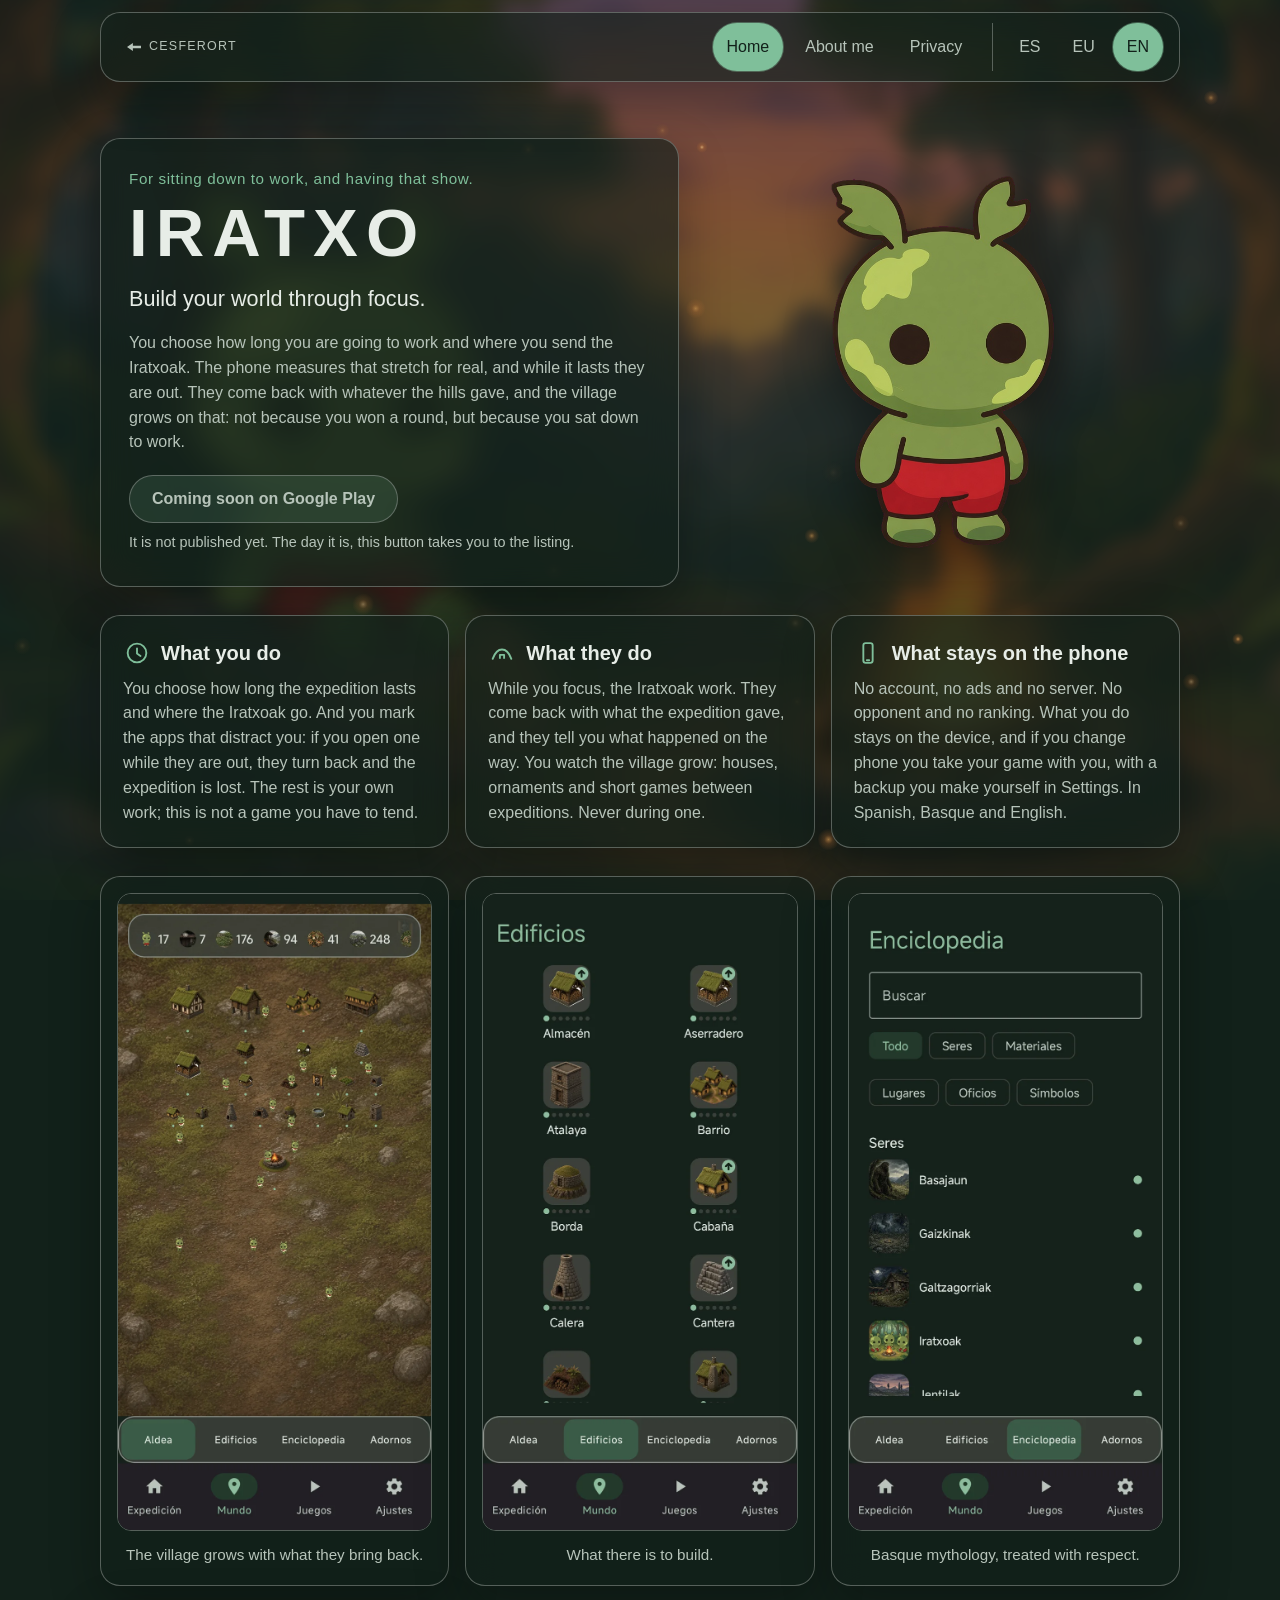
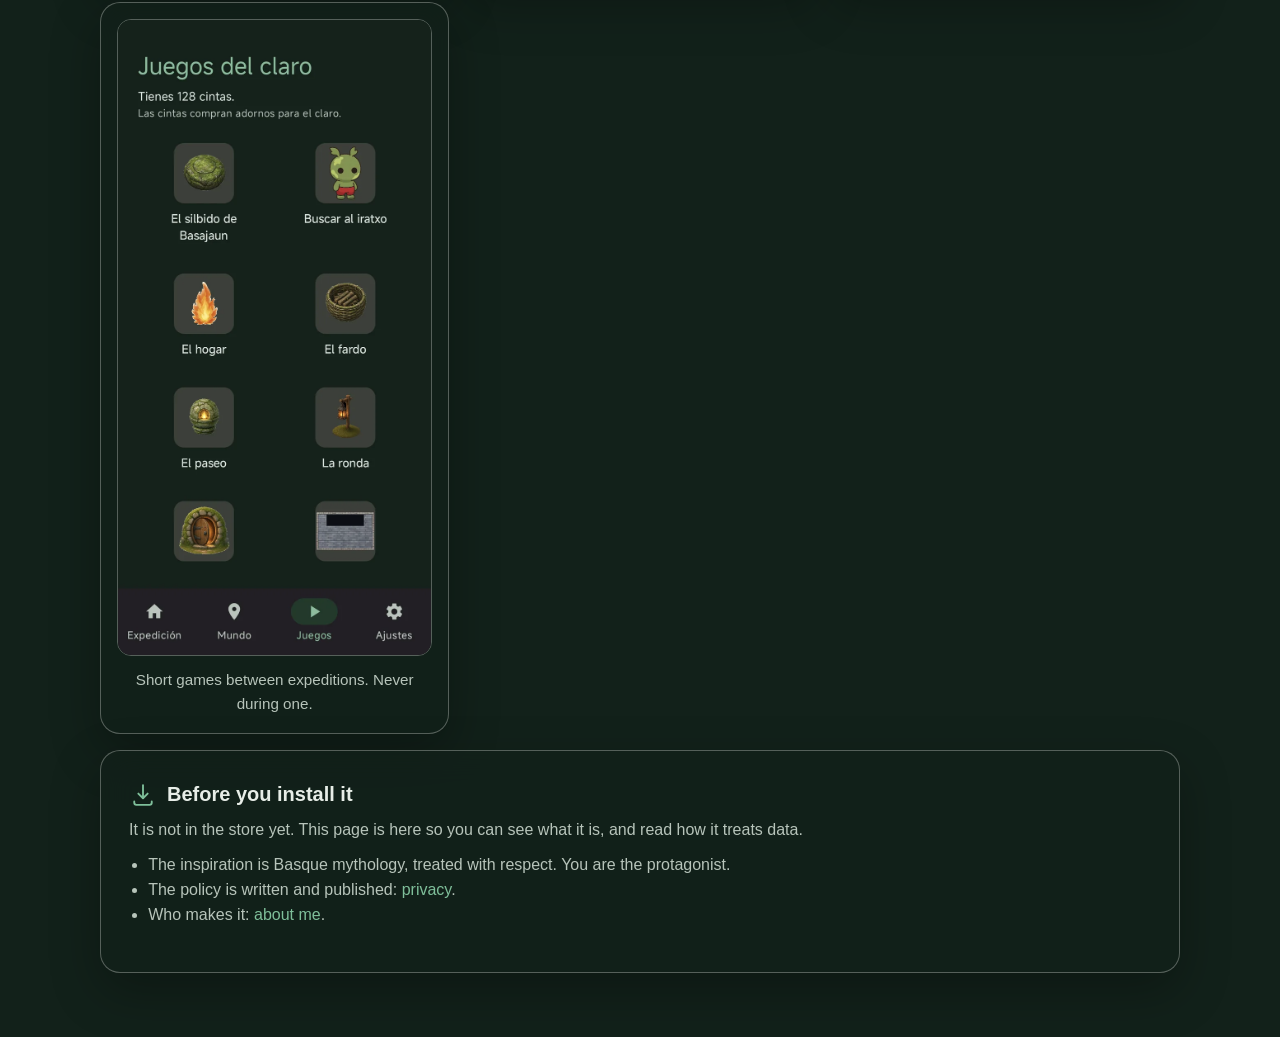
==== commit 2a065fca: "Cambiar las capturas por otras con cifras creíbles Las anteriores salían de una partida de pruebas: " ====
--- a/en.html
+++ b/en.html
@@ -73,15 +73,19 @@
     </section>
     <section class="shots" aria-label="Screenshots">
       <figure class="glass">
-        <img src="art/shots/aldea.webp" width="840" height="1699" loading="lazy" alt="IRATXO's village, with houses, Iratxos and the fire in the middle.">
+        <img src="art/shots/aldea.webp" width="760" height="1537" loading="lazy" alt="IRATXO's village, with houses, Iratxos and the fire in the middle.">
         <figcaption>The village grows with what they bring back.</figcaption>
       </figure>
       <figure class="glass">
-        <img src="art/shots/edificios.webp" width="840" height="1699" loading="lazy" alt="IRATXO's building list, with the current level of each one.">
+        <img src="art/shots/edificios.webp" width="760" height="1537" loading="lazy" alt="IRATXO's building list, with the level of each one.">
         <figcaption>What there is to build.</figcaption>
       </figure>
       <figure class="glass">
-        <img src="art/shots/juegos.webp" width="840" height="1699" loading="lazy" alt="The clearing games, with your best score for each.">
+        <img src="art/shots/enciclopedia.webp" width="760" height="1537" loading="lazy" alt="IRATXO's encyclopedia: Basajaun, Gaizkinak, Galtzagorriak, Iratxoak, Jentilak.">
+        <figcaption>Basque mythology, treated with respect.</figcaption>
+      </figure>
+      <figure class="glass">
+        <img src="art/shots/juegos.webp" width="760" height="1537" loading="lazy" alt="The clearing games in IRATXO.">
         <figcaption>Short games between expeditions. Never during one.</figcaption>
       </figure>
     </section>
--- a/style.css
+++ b/style.css
@@ -265,7 +265,7 @@
 
 .cards {
   display: grid;
-  grid-template-columns: repeat(3, 1fr);
+  grid-template-columns: repeat(auto-fit, minmax(210px, 1fr));
   gap: 16px;
   margin-top: 28px;
 }
@@ -415,7 +415,7 @@
   display: block;
   width: 100%;
   height: auto;
-  aspect-ratio: 840 / 1699;
+  aspect-ratio: 760 / 1537;
   border-radius: 14px;
   border: 1px solid var(--bark);
 }
@@ -478,7 +478,7 @@
 @media (max-width: 800px) {
   .hero,
   .cards { grid-template-columns: 1fr; }
-  .shots { grid-template-columns: 1fr; }
+  .shots { grid-template-columns: repeat(auto-fit, minmax(240px, 1fr)); }
   body { padding-top: 0; }
   .bar { top: 0; width: 100%; margin: 0; border-radius: 0; padding: 6px 8px; }
   .menu-toggle {
